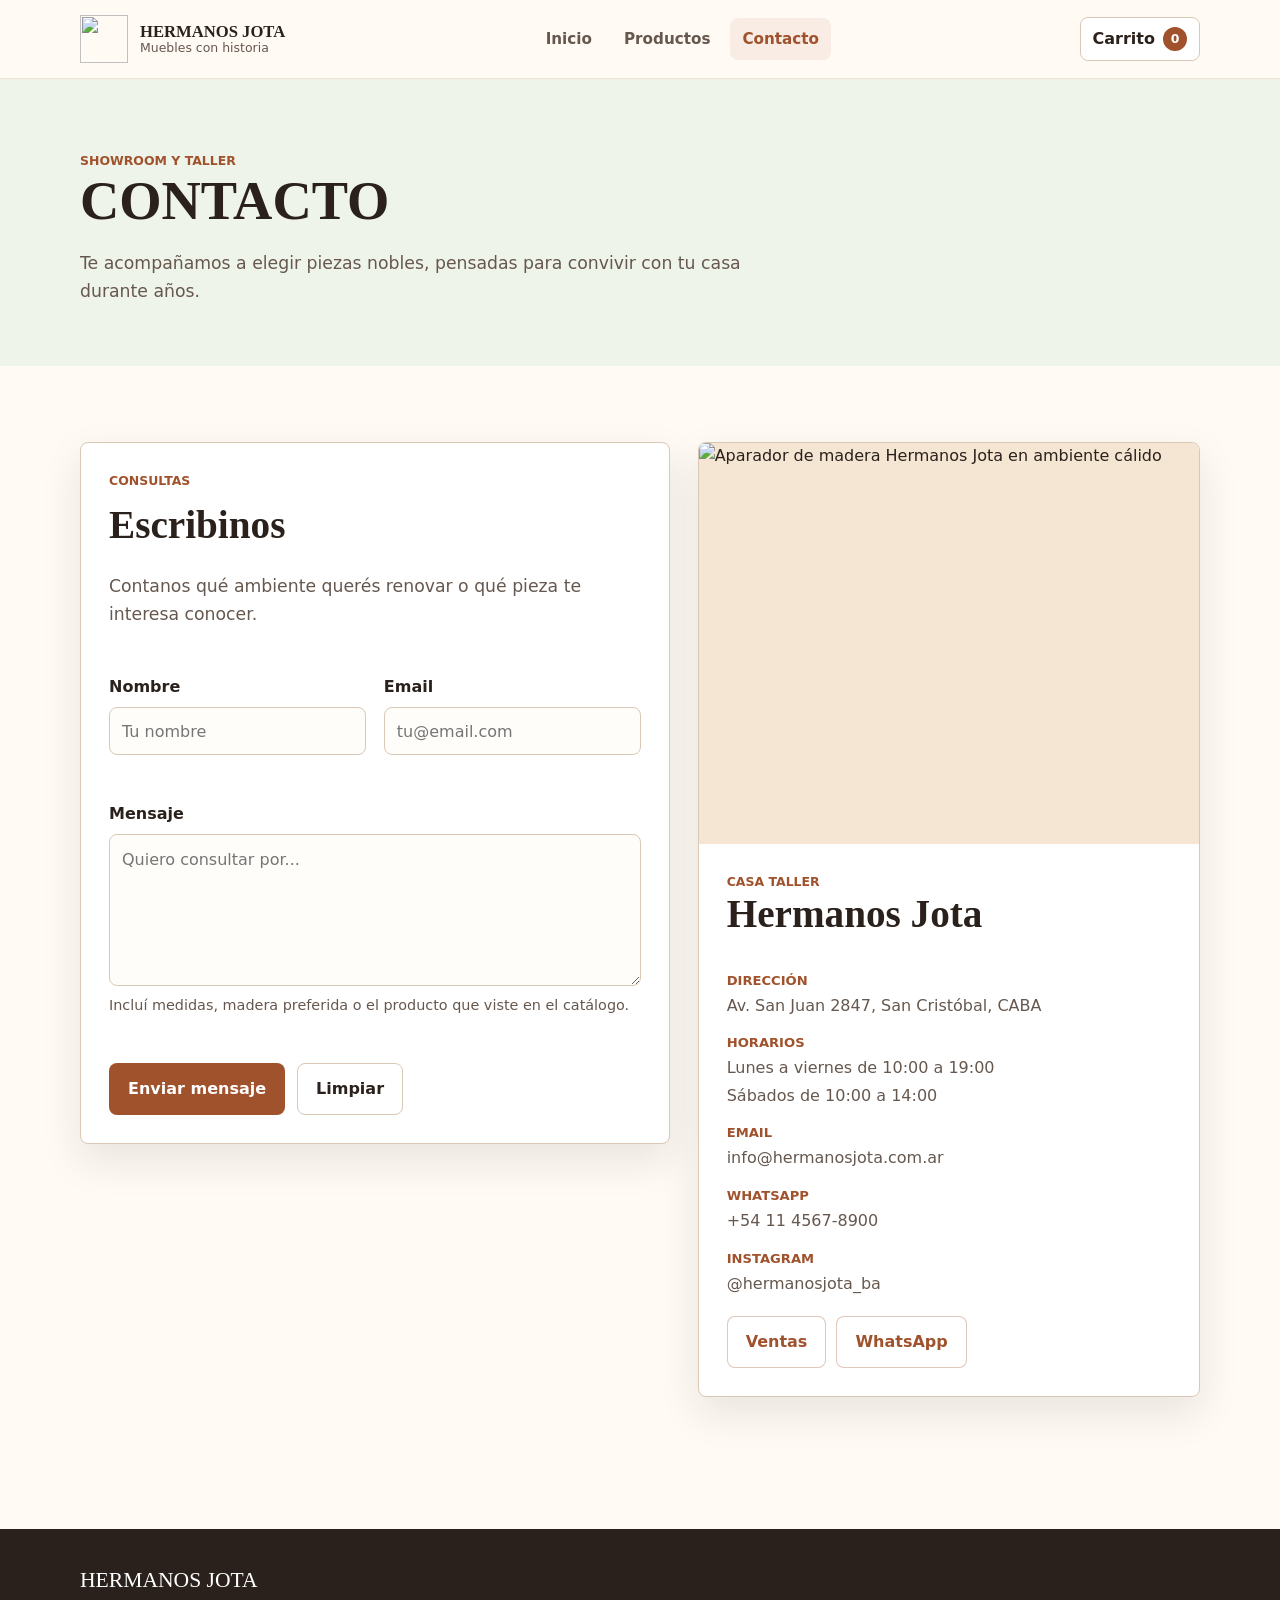
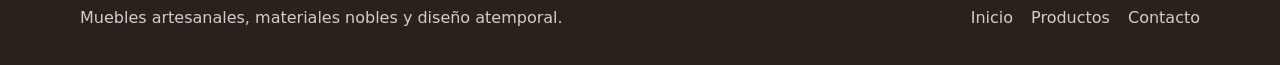
==== pages/contacto.html @ f81370f2 "Merge pull request #5 from TiagoMoyano/tiago Agrega pagina de contacto y estilos" ====
<!DOCTYPE html>
<html lang="es">
  <head>
    <meta charset="UTF-8" />
    <meta name="viewport" content="width=device-width, initial-scale=1.0" />
    <meta
      name="description"
      content="Contacto de Hermanos Jota: showroom, taller y consultas sobre muebles artesanales sustentables."
    />
    <title>Contacto | Hermanos Jota</title>
    <link rel="stylesheet" href="../styles.css" />
    <script src="../contacto.js" defer></script>
  </head>
  <body>
    <a class="enlace-saltar" href="#contenido-principal">Saltar al contenido</a>

    <header class="encabezado-sitio">
      <div class="contenedor encabezado-contenido">
        <a class="marca" href="../index.html" aria-label="Hermanos Jota - Inicio">
          <img
            class="marca-logo"
            src="../assets/icons/logo.svg"
            alt=""
            width="48"
            height="48"
          />
          <span class="marca-texto">
            <span class="marca-nombre">Hermanos Jota</span>
            <span class="marca-subtitulo">Muebles con historia</span>
          </span>
        </a>

        <nav class="navegacion-principal" aria-label="Navegación principal">
          <ul class="lista-navegacion">
            <li><a class="enlace-navegacion" href="../index.html">Inicio</a></li>
            <li><a class="enlace-navegacion" href="productos.html">Productos</a></li>
            <li>
              <a class="enlace-navegacion" href="contacto.html" aria-current="page">Contacto</a>
            </li>
          </ul>
        </nav>

        <div class="acciones-encabezado">
          <a class="indicador-carrito" href="productos.html" aria-label="Carrito con 0 productos">
            <span>Carrito</span>
            <span class="contador-carrito" data-cart-count>0</span>
          </a>
        </div>
      </div>
    </header>

    <main id="contenido-principal">
      <section class="portada-contacto">
        <div class="contenedor">
          <p class="volanta">Showroom y taller</p>
          <h1>Contacto</h1>
          <p class="bajada">
            Te acompañamos a elegir piezas nobles, pensadas para convivir con tu casa
            durante años.
          </p>
        </div>
      </section>

      <section class="seccion">
        <div class="contenedor distribucion-contacto">
          <article class="panel-contacto" aria-labelledby="titulo-formulario">
            <div class="encabezado-seccion">
              <p class="volanta">Consultas</p>
              <h2 id="titulo-formulario">Escribinos</h2>
              <p class="bajada">
                Contanos qué ambiente querés renovar o qué pieza te interesa conocer.
              </p>
            </div>

            <form class="formulario-contacto" id="contact-form" novalidate>
              <div class="grilla-formulario">
                <div class="campo-formulario">
                  <label for="nombre">Nombre</label>
                  <input
                    id="nombre"
                    name="nombre"
                    type="text"
                    autocomplete="name"
                    required
                    minlength="2"
                    placeholder="Tu nombre"
                    aria-describedby="nombre-error"
                  />
                  <p class="error-campo" id="nombre-error" aria-live="polite"></p>
                </div>

                <div class="campo-formulario">
                  <label for="email">Email</label>
                  <input
                    id="email"
                    name="email"
                    type="email"
                    autocomplete="email"
                    required
                    placeholder="tu@email.com"
                    aria-describedby="email-error"
                  />
                  <p class="error-campo" id="email-error" aria-live="polite"></p>
                </div>

                <div class="campo-formulario campo-formulario-completo">
                  <label for="mensaje">Mensaje</label>
                  <textarea
                    id="mensaje"
                    name="mensaje"
                    required
                    minlength="10"
                    placeholder="Quiero consultar por..."
                    aria-describedby="mensaje-ayuda mensaje-error"
                  ></textarea>
                  <p class="ayuda-campo" id="mensaje-ayuda">
                    Incluí medidas, madera preferida o el producto que viste en el catálogo.
                  </p>
                  <p class="error-campo" id="mensaje-error" aria-live="polite"></p>
                </div>
              </div>

              <div class="acciones-formulario">
                <button class="boton boton-principal" type="submit">Enviar mensaje</button>
                <button class="boton boton-transparente" type="reset">Limpiar</button>
              </div>

              <p class="estado-formulario" id="form-status" role="status" aria-live="polite" hidden></p>
            </form>
          </article>

          <aside class="informacion-contacto" aria-labelledby="titulo-datos-contacto">
            <div class="imagen-contacto">
              <img
                src="../assets/images/Aparador Uspallata.png"
                alt="Aparador de madera Hermanos Jota en ambiente cálido"
              />
            </div>

            <div class="cuerpo-informacion-contacto">
              <div>
                <p class="volanta">Casa Taller</p>
                <h2 id="titulo-datos-contacto">Hermanos Jota</h2>
              </div>

              <dl class="lista-informacion">
                <div>
                  <dt>Dirección</dt>
                  <dd>Av. San Juan 2847, San Cristóbal, CABA</dd>
                </div>
                <div>
                  <dt>Horarios</dt>
                  <dd>Lunes a viernes de 10:00 a 19:00</dd>
                  <dd>Sábados de 10:00 a 14:00</dd>
                </div>
                <div>
                  <dt>Email</dt>
                  <dd><a href="mailto:info@hermanosjota.com.ar">info@hermanosjota.com.ar</a></dd>
                </div>
                <div>
                  <dt>WhatsApp</dt>
                  <dd><a href="https://wa.me/541145678900">+54 11 4567-8900</a></dd>
                </div>
                <div>
                  <dt>Instagram</dt>
                  <dd><a href="https://www.instagram.com/hermanosjota_ba">@hermanosjota_ba</a></dd>
                </div>
              </dl>

              <div class="enlaces-contacto" aria-label="Canales rápidos">
                <a class="boton boton-secundario" href="mailto:ventas@hermanosjota.com.ar">Ventas</a>
                <a class="boton boton-secundario" href="https://wa.me/541145678900">WhatsApp</a>
              </div>
            </div>
          </aside>
        </div>
      </section>
    </main>

    <footer class="pie-sitio">
      <div class="contenedor pie-contenido">
        <div class="pie-marca">
          <span class="pie-titulo">Hermanos Jota</span>
          <p>Muebles artesanales, materiales nobles y diseño atemporal.</p>
        </div>
        <ul class="enlaces-pie" aria-label="Enlaces del sitio">
          <li><a href="../index.html">Inicio</a></li>
          <li><a href="productos.html">Productos</a></li>
          <li><a href="contacto.html">Contacto</a></li>
        </ul>
      </div>
    </footer>
  </body>
</html>
---- styles.css ----
/* Hermanos Jota - estilos globales */
:root {
  --color-siena: #a0522d;
  --color-salvia: #87a96b;
  --color-alabastro: #f5e6d3;
  --color-oro: #d4a437;
  --color-rosa: #c47a6d;
  --color-tinta: #2b211c;
  --color-tinta-suave: #66584f;
  --color-linea: #d9c8b5;
  --color-fondo: #fffaf4;
  --color-blanco: #ffffff;
  --color-error: #b42318;
  --color-exito: #2f6b3f;

  --fuente-base: Inter, system-ui, -apple-system, BlinkMacSystemFont, "Segoe UI", sans-serif;
  --fuente-titulo: "Playfair Display", Georgia, "Times New Roman", serif;

  --contenedor: 1120px;
  --radio: 8px;
  --sombra-suave: 0 16px 40px rgba(43, 33, 28, 0.1);
}

*,
*::before,
*::after {
  box-sizing: border-box;
}

html {
  scroll-behavior: smooth;
}

body {
  margin: 0;
  min-width: 320px;
  color: var(--color-tinta);
  background: var(--color-fondo);
  font-family: var(--fuente-base);
  font-size: 16px;
  line-height: 1.6;
}

img,
picture {
  display: block;
  max-width: 100%;
}

a {
  color: inherit;
  text-decoration: none;
}

button,
input,
textarea,
select {
  font: inherit;
}

button {
  cursor: pointer;
}

:focus-visible {
  outline: 3px solid rgba(212, 164, 55, 0.75);
  outline-offset: 3px;
}

.contenedor {
  width: min(100% - 32px, var(--contenedor));
  margin-inline: auto;
}

.seccion {
  padding-block: 56px;
}

.encabezado-seccion {
  display: flex;
  flex-direction: column;
  gap: 12px;
  max-width: 720px;
  margin-bottom: 28px;
}

.volanta {
  margin: 0;
  color: var(--color-siena);
  font-size: 0.78rem;
  font-weight: 700;
  text-transform: uppercase;
}

h1,
h2,
h3,
p {
  margin-top: 0;
}

h1,
h2,
h3 {
  color: var(--color-tinta);
  font-family: var(--fuente-titulo);
  line-height: 1.12;
}

h1 {
  margin-bottom: 18px;
  font-size: 2.35rem;
  text-transform: uppercase;
}

h2 {
  margin-bottom: 14px;
  font-size: 1.8rem;
}

h3 {
  margin-bottom: 10px;
  font-size: 1.35rem;
}

.bajada {
  max-width: 700px;
  color: var(--color-tinta-suave);
  font-size: 1.08rem;
}

.enlace-saltar {
  position: absolute;
  left: 16px;
  top: 16px;
  z-index: 20;
  padding: 10px 14px;
  border-radius: var(--radio);
  color: var(--color-blanco);
  background: var(--color-tinta);
  transform: translateY(-140%);
  transition: transform 180ms ease;
}

.enlace-saltar:focus {
  transform: translateY(0);
}

.encabezado-sitio {
  position: sticky;
  top: 0;
  z-index: 10;
  border-bottom: 1px solid rgba(160, 82, 45, 0.14);
  background: rgba(255, 250, 244, 0.96);
  backdrop-filter: blur(12px);
}

.encabezado-contenido {
  display: flex;
  min-height: 78px;
  align-items: center;
  justify-content: space-between;
  gap: 20px;
  padding-block: 12px;
  flex-wrap: wrap;
}

.marca {
  display: inline-flex;
  align-items: center;
  gap: 12px;
  min-width: 0;
  font-weight: 700;
}

.marca-logo {
  width: 48px;
  height: 48px;
  flex: 0 0 auto;
  object-fit: contain;
}

.marca-texto {
  display: flex;
  flex-direction: column;
  line-height: 1.1;
}

.marca-nombre {
  font-family: var(--fuente-titulo);
  font-size: 1.04rem;
  text-transform: uppercase;
}

.marca-subtitulo {
  color: var(--color-tinta-suave);
  font-size: 0.78rem;
  font-weight: 500;
}

.navegacion-principal {
  order: 3;
  width: 100%;
  overflow-x: auto;
  border-top: 1px solid rgba(160, 82, 45, 0.12);
  padding-top: 10px;
}

.lista-navegacion {
  display: flex;
  align-items: center;
  justify-content: center;
  gap: 8px;
  margin: 0;
  padding: 0;
  list-style: none;
}

.enlace-navegacion {
  display: inline-flex;
  align-items: center;
  min-height: 42px;
  padding: 8px 12px;
  border-radius: var(--radio);
  color: var(--color-tinta-suave);
  font-size: 0.95rem;
  font-weight: 600;
}

.enlace-navegacion:hover,
.enlace-navegacion[aria-current="page"] {
  color: var(--color-siena);
  background: rgba(160, 82, 45, 0.08);
}

.acciones-encabezado {
  display: flex;
  align-items: center;
  gap: 10px;
}

.indicador-carrito {
  display: inline-flex;
  min-height: 42px;
  align-items: center;
  gap: 8px;
  padding: 8px 12px;
  border: 1px solid var(--color-linea);
  border-radius: var(--radio);
  color: var(--color-tinta);
  background: var(--color-blanco);
  font-weight: 700;
}

.contador-carrito {
  display: inline-grid;
  min-width: 24px;
  height: 24px;
  place-items: center;
  border-radius: 999px;
  color: var(--color-blanco);
  background: var(--color-siena);
  font-size: 0.78rem;
}

.portada {
  display: flex;
  min-height: 560px;
  align-items: center;
  padding-block: 72px;
  color: var(--color-blanco);
  background: var(--color-tinta);
}

.portada h1,
.portada .bajada {
  color: var(--color-blanco);
}

.portada .bajada {
  opacity: 0.9;
}

.acciones-portada,
.acciones-formulario {
  display: flex;
  flex-wrap: wrap;
  gap: 12px;
}

.boton {
  display: inline-flex;
  min-height: 46px;
  align-items: center;
  justify-content: center;
  gap: 8px;
  padding: 12px 18px;
  border: 1px solid transparent;
  border-radius: var(--radio);
  font-weight: 700;
  text-align: center;
  transition: transform 180ms ease, background-color 180ms ease, border-color 180ms ease;
}

.boton:hover {
  transform: translateY(-1px);
}

.boton-principal {
  color: var(--color-blanco);
  background: var(--color-siena);
}

.boton-principal:hover {
  background: #834225;
}

.boton-secundario {
  color: var(--color-siena);
  border-color: rgba(160, 82, 45, 0.32);
  background: var(--color-blanco);
}

.boton-secundario:hover {
  border-color: var(--color-siena);
  background: rgba(160, 82, 45, 0.08);
}

.boton-transparente {
  color: var(--color-tinta);
  border-color: var(--color-linea);
  background: transparent;
}

.grilla {
  display: grid;
  gap: 20px;
}

.grilla-productos {
  display: grid;
  gap: 20px;
}

.tarjeta-producto {
  overflow: hidden;
  border: 1px solid var(--color-linea);
  border-radius: var(--radio);
  background: var(--color-blanco);
  box-shadow: 0 10px 26px rgba(43, 33, 28, 0.06);
}

.tarjeta-producto img {
  width: 100%;
  aspect-ratio: 4 / 3;
  object-fit: cover;
  background: var(--color-alabastro);
}

.cuerpo-tarjeta-producto {
  display: flex;
  flex-direction: column;
  gap: 10px;
  padding: 18px;
}

.datos-producto {
  color: var(--color-tinta-suave);
  font-size: 0.94rem;
}

.precio {
  color: var(--color-siena);
  font-size: 1.12rem;
  font-weight: 800;
}

.portada-contacto {
  padding-block: 52px 32px;
  background: #eef4e9;
}

.distribucion-contacto {
  display: grid;
  gap: 28px;
  align-items: start;
}

.panel-contacto,
.informacion-contacto {
  border: 1px solid var(--color-linea);
  border-radius: var(--radio);
  background: var(--color-blanco);
  box-shadow: var(--sombra-suave);
}

.panel-contacto {
  padding: 22px;
}

.informacion-contacto {
  overflow: hidden;
}

.imagen-contacto img {
  width: 100%;
  aspect-ratio: 5 / 4;
  object-fit: cover;
  background: var(--color-alabastro);
}

.cuerpo-informacion-contacto {
  display: grid;
  gap: 20px;
  padding: 22px;
}

.lista-informacion {
  display: grid;
  gap: 14px;
  margin: 0;
}

.lista-informacion div {
  display: grid;
  gap: 2px;
}

.lista-informacion dt {
  color: var(--color-siena);
  font-size: 0.82rem;
  font-weight: 800;
  text-transform: uppercase;
}

.lista-informacion dd {
  margin: 0;
  color: var(--color-tinta-suave);
}

.enlaces-contacto {
  display: flex;
  flex-wrap: wrap;
  gap: 10px;
}

.formulario-contacto {
  display: grid;
  gap: 18px;
}

.grilla-formulario {
  display: grid;
  gap: 18px;
}

.campo-formulario {
  display: grid;
  gap: 8px;
}

.campo-formulario label {
  font-weight: 800;
}

.campo-formulario input,
.campo-formulario textarea {
  width: 100%;
  border: 1px solid var(--color-linea);
  border-radius: var(--radio);
  color: var(--color-tinta);
  background: #fffdf9;
  transition: border-color 180ms ease, box-shadow 180ms ease;
}

.campo-formulario input {
  min-height: 48px;
  padding: 10px 12px;
}

.campo-formulario textarea {
  min-height: 152px;
  resize: vertical;
  padding: 12px;
}

.campo-formulario input:focus,
.campo-formulario textarea:focus {
  border-color: var(--color-siena);
  box-shadow: 0 0 0 4px rgba(160, 82, 45, 0.12);
  outline: 0;
}

.campo-formulario.es-invalido input,
.campo-formulario.es-invalido textarea {
  border-color: var(--color-error);
}

.ayuda-campo,
.error-campo {
  margin: 0;
  font-size: 0.9rem;
}

.ayuda-campo {
  color: var(--color-tinta-suave);
}

.error-campo {
  min-height: 1.35em;
  color: var(--color-error);
  font-weight: 600;
}

.estado-formulario {
  margin: 0;
  padding: 12px 14px;
  border-radius: var(--radio);
  color: var(--color-exito);
  background: rgba(135, 169, 107, 0.18);
  font-weight: 700;
}

.estado-formulario[hidden] {
  display: none;
}

.pie-sitio {
  margin-top: 56px;
  color: var(--color-blanco);
  background: var(--color-tinta);
}

.pie-contenido {
  display: grid;
  gap: 22px;
  padding-block: 34px;
}

.pie-contenido p {
  margin-bottom: 0;
  color: rgba(255, 255, 255, 0.78);
}

.pie-marca {
  display: grid;
  gap: 8px;
}

.pie-titulo {
  font-family: var(--fuente-titulo);
  font-size: 1.35rem;
  text-transform: uppercase;
}

.enlaces-pie {
  display: flex;
  flex-wrap: wrap;
  gap: 12px 18px;
  padding: 0;
  margin: 0;
  list-style: none;
}

.enlaces-pie a {
  color: rgba(255, 255, 255, 0.78);
}

.enlaces-pie a:hover {
  color: var(--color-alabastro);
}

.solo-lectores {
  position: absolute;
  width: 1px;
  height: 1px;
  padding: 0;
  overflow: hidden;
  clip: rect(0, 0, 0, 0);
  white-space: nowrap;
  border: 0;
}

@media (min-width: 700px) {
  .contenedor {
    width: min(100% - 48px, var(--contenedor));
  }

  h1 {
    font-size: 3.4rem;
  }

  h2 {
    font-size: 2.45rem;
  }

  .encabezado-contenido {
    flex-wrap: nowrap;
  }

  .navegacion-principal {
    order: 0;
    width: auto;
    overflow: visible;
    border-top: 0;
    padding-top: 0;
  }

  .grilla-productos {
    grid-template-columns: repeat(2, minmax(0, 1fr));
  }

  .grilla-formulario {
    grid-template-columns: repeat(2, minmax(0, 1fr));
  }

  .campo-formulario-completo {
    grid-column: 1 / -1;
  }

  .pie-contenido {
    grid-template-columns: 1fr auto;
    align-items: end;
  }
}

@media (min-width: 960px) {
  .seccion {
    padding-block: 76px;
  }

  .portada-contacto {
    padding-block: 72px 44px;
  }

  .distribucion-contacto {
    grid-template-columns: minmax(0, 1.08fr) minmax(320px, 0.92fr);
  }

  .panel-contacto,
  .cuerpo-informacion-contacto {
    padding: 28px;
  }

  .grilla-productos {
    grid-template-columns: repeat(3, minmax(0, 1fr));
  }
}

@media (max-width: 520px) {
  .marca-subtitulo,
  .indicador-carrito span:first-child {
    display: none;
  }

  .encabezado-contenido {
    min-height: 68px;
  }

  .marca-logo {
    width: 42px;
    height: 42px;
  }

  .panel-contacto,
  .cuerpo-informacion-contacto {
    padding: 18px;
  }

  .boton,
  .acciones-formulario {
    width: 100%;
  }
}
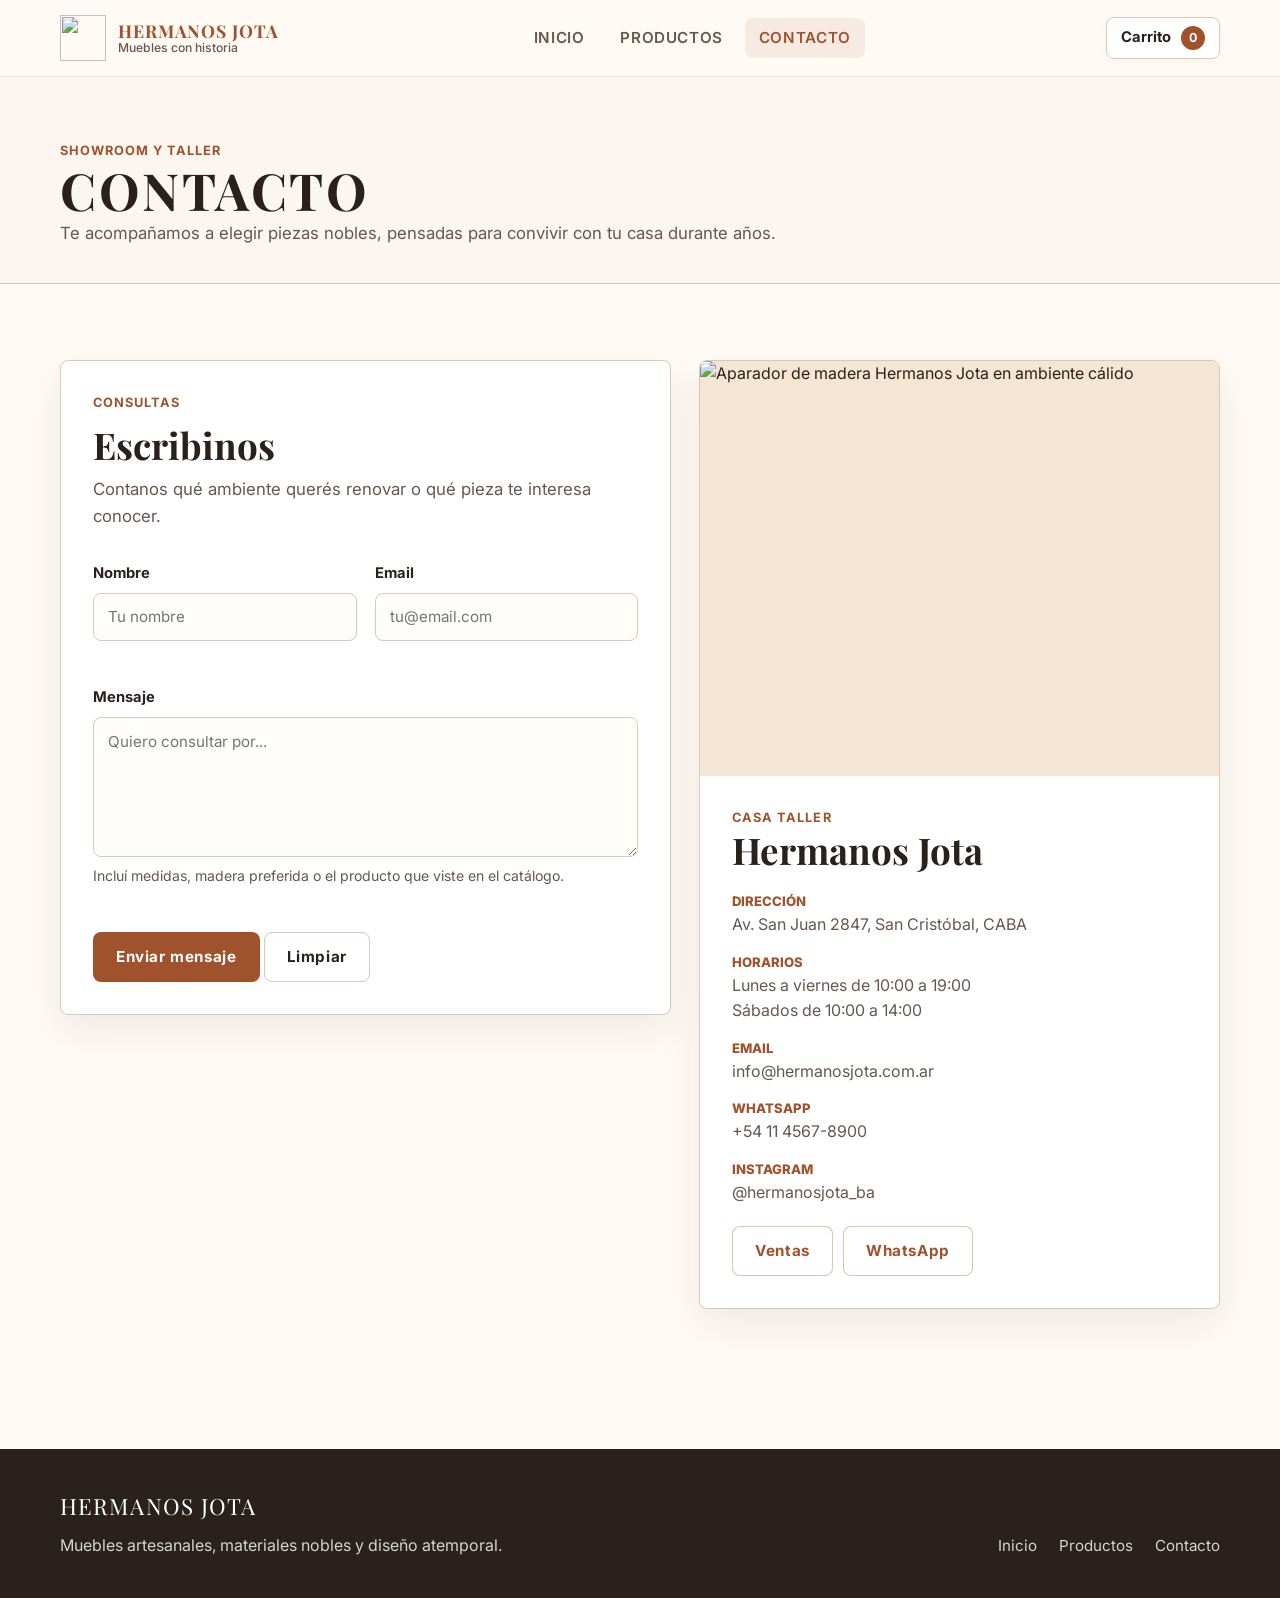
==== commit ca8ec97e: "Estructura unificada y catálogo completo Sprint 1 y 2" ====
--- a/pages/contacto.html
+++ b/pages/contacto.html
@@ -8,8 +8,9 @@
       content="Contacto de Hermanos Jota: showroom, taller y consultas sobre muebles artesanales sustentables."
     />
     <title>Contacto | Hermanos Jota</title>
-    <link rel="stylesheet" href="../styles.css" />
-    <script src="../contacto.js" defer></script>
+    <link rel="stylesheet" href="../css/styles.css" />
+    <script src="../js/productos.js" defer></script>
+    <script src="../js/contacto.js" defer></script>
   </head>
   <body>
     <a class="enlace-saltar" href="#contenido-principal">Saltar al contenido</a>
--- a/css/styles.css
+++ b/css/styles.css
@@ -0,0 +1,1088 @@
+/* ==========================================================================
+   MUEBLERÍA HERMANOS JOTA - HOJA DE ESTILOS UNIFICADA
+   Sprint 1 y 2 - ITBA Full Stack Developer
+   ========================================================================== */
+
+/* --------------------------------------------------------------------------
+   1. IMPORTACIÓN DE TIPOGRAFÍAS
+   -------------------------------------------------------------------------- */
+@import url("https://fonts.googleapis.com/css2?family=Inter:wght@300;400;500;600;700&family=Playfair+Display:ital,wght@0,400;0,600;0,700;1,400&display=swap");
+
+/* --------------------------------------------------------------------------
+   2. VARIABLES CSS Y SISTEMA DE DISEÑO (DESIGN TOKENS)
+   -------------------------------------------------------------------------- */
+:root {
+  /* Paleta cromática oficial */
+  --color-siena: #a0522d;
+  --color-siena-oscuro: #834225;
+  --color-salvia: #87a96b;
+  --color-alabastro: #f5e6d3;
+  --color-oro: #d4a437;
+  --color-rosa: #c47a6d;
+  --color-tinta: #2b211c;
+  --color-tinta-suave: #66584f;
+  --color-linea: #d9c8b5;
+  --color-fondo: #fffaf4;
+  --color-blanco: #ffffff;
+  --color-error: #b42318;
+  --color-exito: #2f6b3f;
+
+  /* Nombres alternativos / retrocompatibilidad */
+  --siena-tostado: var(--color-siena);
+  --verde-salvia: var(--color-salvia);
+  --alabastro-calido: var(--color-alabastro);
+  --vara-de-oro: var(--color-oro);
+  --rosa-polvoriento: var(--color-rosa);
+  --color-primary: var(--color-siena);
+  --color-secondary: var(--color-salvia);
+  --bg-primary: var(--color-fondo);
+  --color-accent: var(--color-oro);
+  --color-accent-soft: var(--color-rosa);
+
+  /* Tipografías */
+  --fuente-base: "Inter", system-ui, -apple-system, BlinkMacSystemFont, "Segoe UI", Roboto, sans-serif;
+  --fuente-titulo: "Playfair Display", Georgia, "Times New Roman", serif;
+  --font-primary: var(--fuente-base);
+  --font-secondary: var(--fuente-titulo);
+
+  /* Escalas tipográficas y espaciados */
+  --tamaño-titulo: 2.5rem;
+  --tamaño-cuerpo: 1rem;
+  --tamaño-leyenda: 0.9rem;
+  --tamaño-boton: 0.95rem;
+
+  --peso-regular: 400;
+  --peso-medium: 500;
+  --peso-semibold: 600;
+  --peso-bold: 700;
+
+  --altura-linea-cuerpo: 1.6;
+  --espaciado-titulo: 0.05em;
+  --espaciado-boton: 0.04em;
+
+  /* Layout y Dimensiones */
+  --contenedor: 1160px;
+  --radio: 8px;
+  --sombra-suave: 0 16px 40px rgba(43, 33, 28, 0.08);
+  --sombra-elevada: 0 20px 48px rgba(43, 33, 28, 0.14);
+}
+
+/* --------------------------------------------------------------------------
+   3. RESET Y NORMALIZACIÓN GLOBAL
+   -------------------------------------------------------------------------- */
+*,
+*::before,
+*::after {
+  box-sizing: border-box;
+  margin: 0;
+  padding: 0;
+}
+
+html {
+  scroll-behavior: smooth;
+  font-size: 16px;
+}
+
+body {
+  min-height: 100vh;
+  min-height: 100dvh;
+  min-width: 320px;
+  display: flex;
+  flex-direction: column;
+  background-color: var(--color-fondo);
+  color: var(--color-tinta);
+  font-family: var(--fuente-base);
+  line-height: var(--altura-linea-cuerpo);
+  -webkit-font-smoothing: antialiased;
+}
+
+main {
+  flex: 1;
+}
+
+img,
+picture {
+  display: block;
+  max-width: 100%;
+  height: auto;
+}
+
+a {
+  color: inherit;
+  text-decoration: none;
+  transition: color 180ms ease, opacity 180ms ease;
+}
+
+button,
+input,
+textarea,
+select {
+  font: inherit;
+  color: inherit;
+}
+
+button {
+  cursor: pointer;
+  background: none;
+  border: none;
+}
+
+:focus-visible {
+  outline: 3px solid rgba(212, 164, 55, 0.8);
+  outline-offset: 3px;
+}
+
+/* Accesibilidad: salto de contenido para lectores de pantalla */
+.enlace-saltar {
+  position: absolute;
+  left: 16px;
+  top: 16px;
+  z-index: 999;
+  padding: 10px 16px;
+  border-radius: var(--radio);
+  color: var(--color-blanco);
+  background: var(--color-tinta);
+  font-weight: 700;
+  transform: translateY(-160%);
+  transition: transform 180ms ease;
+}
+
+.enlace-saltar:focus {
+  transform: translateY(0);
+}
+
+.solo-lectores {
+  position: absolute;
+  width: 1px;
+  height: 1px;
+  padding: 0;
+  overflow: hidden;
+  clip: rect(0, 0, 0, 0);
+  white-space: nowrap;
+  border: 0;
+}
+
+/* --------------------------------------------------------------------------
+   4. LAYOUTS Y CONTENEDORES
+   -------------------------------------------------------------------------- */
+.contenedor {
+  width: min(100% - 32px, var(--contenedor));
+  margin-inline: auto;
+}
+
+.seccion {
+  padding-block: 56px;
+}
+
+.encabezado-seccion {
+  display: flex;
+  flex-direction: column;
+  gap: 10px;
+  max-width: 740px;
+  margin-bottom: 32px;
+}
+
+.volanta {
+  color: var(--color-siena);
+  font-size: 0.8rem;
+  font-weight: 700;
+  text-transform: uppercase;
+  letter-spacing: 0.08em;
+}
+
+.bajada {
+  color: var(--color-tinta-suave);
+  font-size: 1.05rem;
+  line-height: 1.6;
+}
+
+h1,
+h2,
+h3,
+h4 {
+  color: var(--color-tinta);
+  font-family: var(--fuente-titulo);
+  line-height: 1.15;
+  font-weight: 700;
+}
+
+h1 {
+  font-size: 2.4rem;
+  text-transform: uppercase;
+  letter-spacing: var(--espaciado-titulo);
+}
+
+h2 {
+  font-size: 1.85rem;
+}
+
+h3 {
+  font-size: 1.35rem;
+}
+
+h4 {
+  font-size: 1.1rem;
+}
+
+/* --------------------------------------------------------------------------
+   5. BOTONES Y ACCIONES
+   -------------------------------------------------------------------------- */
+.boton,
+.btn {
+  display: inline-flex;
+  min-height: 48px;
+  align-items: center;
+  justify-content: center;
+  gap: 8px;
+  padding: 12px 22px;
+  border: 1px solid transparent;
+  border-radius: var(--radio);
+  font-weight: 700;
+  font-size: var(--tamaño-boton);
+  letter-spacing: var(--espaciado-boton);
+  text-align: center;
+  transition: transform 180ms ease, background-color 180ms ease, border-color 180ms ease, box-shadow 180ms ease;
+  user-select: none;
+}
+
+.boton:hover,
+.btn:hover {
+  transform: translateY(-2px);
+}
+
+.boton:active,
+.btn:active {
+  transform: translateY(0);
+}
+
+.boton-principal {
+  color: var(--color-blanco);
+  background-color: var(--color-siena);
+}
+
+.boton-principal:hover {
+  background-color: var(--color-siena-oscuro);
+  box-shadow: 0 6px 18px rgba(160, 82, 45, 0.28);
+}
+
+.boton-secundario {
+  color: var(--color-siena);
+  border-color: rgba(160, 82, 45, 0.35);
+  background-color: var(--color-blanco);
+}
+
+.boton-secundario:hover {
+  border-color: var(--color-siena);
+  background-color: rgba(160, 82, 45, 0.08);
+}
+
+.boton-transparente {
+  color: var(--color-tinta);
+  border-color: var(--color-linea);
+  background-color: transparent;
+}
+
+.boton-transparente:hover {
+  background-color: rgba(43, 33, 28, 0.05);
+}
+
+/* --------------------------------------------------------------------------
+   6. HEADER Y NAVEGACIÓN PRINCIPAL
+   -------------------------------------------------------------------------- */
+.encabezado-sitio {
+  position: sticky;
+  top: 0;
+  z-index: 100;
+  border-bottom: 1px solid rgba(160, 82, 45, 0.15);
+  background: rgba(255, 250, 244, 0.96);
+  backdrop-filter: blur(12px);
+  -webkit-backdrop-filter: blur(12px);
+}
+
+.encabezado-contenido {
+  display: flex;
+  min-height: 76px;
+  align-items: center;
+  justify-content: space-between;
+  gap: 16px;
+  padding-block: 10px;
+  flex-wrap: wrap;
+}
+
+.marca {
+  display: inline-flex;
+  align-items: center;
+  gap: 12px;
+  text-decoration: none;
+}
+
+.marca-logo {
+  width: 46px;
+  height: 46px;
+  flex-shrink: 0;
+  object-fit: contain;
+}
+
+.marca-texto {
+  display: flex;
+  flex-direction: column;
+  line-height: 1.15;
+}
+
+.marca-nombre {
+  font-family: var(--fuente-titulo);
+  font-size: 1.1rem;
+  font-weight: 700;
+  text-transform: uppercase;
+  color: var(--color-siena);
+  letter-spacing: 0.05em;
+}
+
+.marca-subtitulo {
+  color: var(--color-tinta-suave);
+  font-size: 0.76rem;
+  font-weight: 500;
+}
+
+.navegacion-principal {
+  order: 3;
+  width: 100%;
+  overflow-x: auto;
+  border-top: 1px solid rgba(160, 82, 45, 0.1);
+  padding-top: 8px;
+}
+
+.lista-navegacion {
+  display: flex;
+  align-items: center;
+  justify-content: center;
+  gap: 8px;
+  list-style: none;
+}
+
+.enlace-navegacion {
+  display: inline-flex;
+  align-items: center;
+  min-height: 40px;
+  padding: 8px 14px;
+  border-radius: var(--radio);
+  color: var(--color-tinta-suave);
+  font-size: 0.95rem;
+  font-weight: 600;
+  text-transform: uppercase;
+  letter-spacing: 0.04em;
+  transition: all 180ms ease;
+}
+
+.enlace-navegacion:hover,
+.enlace-navegacion[aria-current="page"] {
+  color: var(--color-siena);
+  background-color: rgba(160, 82, 45, 0.09);
+}
+
+.acciones-encabezado {
+  display: flex;
+  align-items: center;
+  gap: 12px;
+}
+
+.indicador-carrito {
+  display: inline-flex;
+  min-height: 42px;
+  align-items: center;
+  gap: 10px;
+  padding: 8px 14px;
+  border: 1px solid var(--color-linea);
+  border-radius: var(--radio);
+  color: var(--color-tinta);
+  background-color: var(--color-blanco);
+  font-weight: 700;
+  font-size: 0.92rem;
+  box-shadow: 0 2px 8px rgba(43, 33, 28, 0.04);
+  transition: border-color 180ms ease, box-shadow 180ms ease;
+}
+
+.indicador-carrito:hover {
+  border-color: var(--color-siena);
+  box-shadow: 0 4px 14px rgba(160, 82, 45, 0.12);
+}
+
+.contador-carrito {
+  display: inline-grid;
+  min-width: 24px;
+  height: 24px;
+  place-items: center;
+  padding-inline: 6px;
+  border-radius: 999px;
+  color: var(--color-blanco);
+  background-color: var(--color-siena);
+  font-size: 0.78rem;
+  font-weight: 700;
+}
+
+/* --------------------------------------------------------------------------
+   7. HERO BANNER PRINCIPAL (index.html)
+   -------------------------------------------------------------------------- */
+.portada {
+  display: flex;
+  min-height: 520px;
+  align-items: center;
+  padding-block: 72px;
+  color: var(--color-blanco);
+  background-color: var(--color-tinta);
+  background-image: radial-gradient(circle at top right, rgba(160, 82, 45, 0.4) 0%, transparent 65%);
+}
+
+.portada h1 {
+  color: var(--color-blanco);
+  margin-block: 16px;
+  max-width: 820px;
+}
+
+.portada .bajada {
+  color: rgba(255, 255, 255, 0.9);
+  max-width: 680px;
+}
+
+.acciones-portada {
+  display: flex;
+  flex-wrap: wrap;
+  gap: 14px;
+}
+
+/* --------------------------------------------------------------------------
+   8. CATÁLOGO Y BUSCADOR (productos.html)
+   -------------------------------------------------------------------------- */
+.portada-contacto {
+  padding-block: 48px 28px;
+  background-color: #fbf7f0;
+  border-bottom: 1px solid var(--color-linea);
+}
+
+.toolbar-catalogo {
+  display: flex;
+  flex-direction: column;
+  gap: 16px;
+  margin-bottom: 32px;
+}
+
+.buscador-contenedor {
+  position: relative;
+  width: 100%;
+  max-width: 500px;
+}
+
+.buscador-input {
+  width: 100%;
+  min-height: 48px;
+  padding: 10px 16px;
+  border: 1px solid var(--color-linea);
+  border-radius: var(--radio);
+  background-color: var(--color-blanco);
+  font-family: var(--fuente-base);
+  font-size: 0.95rem;
+  color: var(--color-tinta);
+  box-shadow: 0 2px 6px rgba(43, 33, 28, 0.04);
+  transition: border-color 180ms ease, box-shadow 180ms ease;
+}
+
+.buscador-input:focus {
+  border-color: var(--color-siena);
+  box-shadow: 0 0 0 4px rgba(160, 82, 45, 0.12);
+  outline: 0;
+}
+
+.contador-catalogo {
+  color: var(--color-tinta-suave);
+  font-size: 0.95rem;
+  font-weight: 600;
+}
+
+.estado-catalogo {
+  padding: 44px 20px;
+  text-align: center;
+  color: var(--color-tinta-suave);
+  background-color: rgba(160, 82, 45, 0.05);
+  border-radius: var(--radio);
+  font-size: 1.05rem;
+  margin-block: 20px;
+}
+
+/* Grilla y Tarjetas de Producto */
+.grilla-productos {
+  display: grid;
+  gap: 24px;
+}
+
+.tarjeta-producto {
+  display: flex;
+  flex-direction: column;
+  height: 100%;
+  overflow: hidden;
+  border: 1px solid var(--color-linea);
+  border-radius: var(--radio);
+  background-color: var(--color-blanco);
+  box-shadow: var(--sombra-suave);
+  transition: transform 220ms ease, box-shadow 220ms ease;
+}
+
+.tarjeta-producto:hover {
+  transform: translateY(-4px);
+  box-shadow: var(--sombra-elevada);
+}
+
+.tarjeta-enlace {
+  display: flex;
+  flex-direction: column;
+  flex: 1;
+  color: inherit;
+  text-decoration: none;
+}
+
+.tarjeta-producto img {
+  width: 100%;
+  aspect-ratio: 4 / 3;
+  object-fit: cover;
+  background-color: var(--color-alabastro);
+}
+
+.cuerpo-tarjeta-producto {
+  display: flex;
+  flex-direction: column;
+  gap: 10px;
+  padding: 20px;
+  flex: 1;
+}
+
+.categoria-tag {
+  display: inline-block;
+  align-self: flex-start;
+  font-size: 0.74rem;
+  font-weight: 700;
+  text-transform: uppercase;
+  letter-spacing: 0.06em;
+  color: var(--color-siena);
+}
+
+.cuerpo-tarjeta-producto h3 {
+  font-size: 1.25rem;
+  transition: color 180ms ease;
+}
+
+.tarjeta-enlace:hover h3 {
+  color: var(--color-siena);
+}
+
+.datos-producto {
+  color: var(--color-tinta-suave);
+  font-size: 0.92rem;
+  line-height: 1.5;
+  flex: 1;
+}
+
+.precio {
+  color: var(--color-siena);
+  font-size: 1.2rem;
+  font-weight: 800;
+  margin-top: 6px;
+}
+
+.acciones-tarjeta {
+  display: flex;
+  padding: 0 20px 20px 20px;
+}
+
+.acciones-tarjeta .boton {
+  width: 100%;
+}
+
+/* --------------------------------------------------------------------------
+   9. DETALLE DE PRODUCTO (producto.html)
+   -------------------------------------------------------------------------- */
+.portada-detalle {
+  padding-block: 22px;
+  border-bottom: 1px solid var(--color-linea);
+  background-color: #fdfaf6;
+}
+
+.miga-pan {
+  display: flex;
+  align-items: center;
+  gap: 8px;
+  font-size: 0.88rem;
+  color: var(--color-tinta-suave);
+}
+
+.miga-pan a {
+  color: var(--color-siena);
+  font-weight: 500;
+}
+
+.miga-pan a:hover {
+  text-decoration: underline;
+}
+
+.distribucion-detalle {
+  display: grid;
+  gap: 36px;
+  align-items: start;
+}
+
+.galeria-detalle {
+  position: sticky;
+  top: 100px;
+}
+
+.imagen-detalle-marco {
+  overflow: hidden;
+  border: 1px solid var(--color-linea);
+  border-radius: var(--radio);
+  background-color: var(--color-alabastro);
+  box-shadow: var(--sombra-suave);
+}
+
+.imagen-detalle-marco img {
+  width: 100%;
+  aspect-ratio: 4 / 3;
+  object-fit: cover;
+  transition: transform 300ms ease;
+}
+
+.imagen-detalle-marco img:hover {
+  transform: scale(1.02);
+}
+
+.info-detalle {
+  display: flex;
+  flex-direction: column;
+  gap: 22px;
+}
+
+.precio-grande {
+  font-size: 2.25rem;
+  font-weight: 800;
+  color: var(--color-siena);
+  margin-top: 6px;
+}
+
+.bloque-fabricacion {
+  border: 1px solid var(--color-linea);
+  border-radius: var(--radio);
+  background-color: var(--color-blanco);
+  padding: 24px;
+  box-shadow: 0 4px 16px rgba(43, 33, 28, 0.04);
+}
+
+.bloque-fabricacion h3 {
+  font-size: 1.15rem;
+  margin-bottom: 14px;
+  border-bottom: 1px solid rgba(160, 82, 45, 0.15);
+  padding-bottom: 8px;
+}
+
+.lista-especificaciones {
+  display: grid;
+  gap: 12px;
+}
+
+.lista-especificaciones dt {
+  font-size: 0.82rem;
+  font-weight: 800;
+  text-transform: uppercase;
+  color: var(--color-siena);
+}
+
+.lista-especificaciones dd {
+  color: var(--color-tinta-suave);
+  font-size: 0.95rem;
+}
+
+.acciones-compra {
+  display: flex;
+  flex-direction: column;
+  gap: 12px;
+}
+
+/* --------------------------------------------------------------------------
+   10. PÁGINA DE CONTACTO Y FORMULARIO (contacto.html)
+   -------------------------------------------------------------------------- */
+.distribucion-contacto {
+  display: grid;
+  gap: 28px;
+  align-items: start;
+}
+
+.panel-contacto,
+.informacion-contacto {
+  border: 1px solid var(--color-linea);
+  border-radius: var(--radio);
+  background-color: var(--color-blanco);
+  box-shadow: var(--sombra-suave);
+}
+
+.panel-contacto {
+  padding: 24px;
+}
+
+.informacion-contacto {
+  overflow: hidden;
+}
+
+.imagen-contacto img {
+  width: 100%;
+  aspect-ratio: 5 / 4;
+  object-fit: cover;
+  background-color: var(--color-alabastro);
+}
+
+.cuerpo-informacion-contacto {
+  display: grid;
+  gap: 20px;
+  padding: 24px;
+}
+
+.lista-informacion {
+  display: grid;
+  gap: 14px;
+}
+
+.lista-informacion dt {
+  color: var(--color-siena);
+  font-size: 0.82rem;
+  font-weight: 800;
+  text-transform: uppercase;
+}
+
+.lista-informacion dd {
+  color: var(--color-tinta-suave);
+}
+
+.enlaces-contacto {
+  display: flex;
+  flex-wrap: wrap;
+  gap: 10px;
+}
+
+.formulario-contacto {
+  display: grid;
+  gap: 18px;
+}
+
+.grilla-formulario {
+  display: grid;
+  gap: 18px;
+}
+
+.campo-formulario {
+  display: grid;
+  gap: 8px;
+}
+
+.campo-formulario label {
+  font-weight: 700;
+  font-size: 0.92rem;
+}
+
+.campo-formulario input,
+.campo-formulario textarea {
+  width: 100%;
+  border: 1px solid var(--color-linea);
+  border-radius: var(--radio);
+  color: var(--color-tinta);
+  background-color: #fffdf9;
+  font-family: var(--fuente-base);
+  font-size: 0.95rem;
+  transition: border-color 180ms ease, box-shadow 180ms ease;
+}
+
+.campo-formulario input {
+  min-height: 48px;
+  padding: 10px 14px;
+}
+
+.campo-formulario textarea {
+  min-height: 140px;
+  resize: vertical;
+  padding: 12px 14px;
+}
+
+.campo-formulario input:focus,
+.campo-formulario textarea:focus {
+  border-color: var(--color-siena);
+  box-shadow: 0 0 0 4px rgba(160, 82, 45, 0.12);
+  outline: 0;
+}
+
+.campo-formulario.es-invalido input,
+.campo-formulario.es-invalido textarea {
+  border-color: var(--color-error);
+}
+
+.ayuda-campo,
+.error-campo {
+  font-size: 0.88rem;
+}
+
+.ayuda-campo {
+  color: var(--color-tinta-suave);
+}
+
+.error-campo {
+  min-height: 1.3em;
+  color: var(--color-error);
+  font-weight: 600;
+}
+
+.estado-formulario {
+  padding: 12px 16px;
+  border-radius: var(--radio);
+  color: var(--color-exito);
+  background-color: rgba(135, 169, 107, 0.18);
+  font-weight: 700;
+  font-size: 0.95rem;
+}
+
+.estado-formulario[hidden] {
+  display: none;
+}
+
+/* --------------------------------------------------------------------------
+   11. NOTIFICACIÓN TOAST (FEEDBACK DEL CARRITO)
+   -------------------------------------------------------------------------- */
+.notificacion-toast {
+  position: fixed;
+  bottom: 24px;
+  right: 24px;
+  z-index: 1000;
+  background-color: var(--color-tinta);
+  color: var(--color-blanco);
+  padding: 14px 22px;
+  border-radius: var(--radio);
+  font-weight: 600;
+  font-size: 0.95rem;
+  box-shadow: 0 12px 32px rgba(0, 0, 0, 0.28);
+  display: flex;
+  align-items: center;
+  gap: 10px;
+  border-left: 4px solid var(--color-oro);
+  opacity: 0;
+  transform: translateY(20px);
+  pointer-events: none;
+  transition: opacity 250ms ease, transform 250ms ease;
+}
+
+.notificacion-toast.visible {
+  opacity: 1;
+  transform: translateY(0);
+  pointer-events: auto;
+}
+
+/* --------------------------------------------------------------------------
+   12. SECCIÓN DESTACADOS (index.html)
+   -------------------------------------------------------------------------- */
+.seccion-destacados {
+  background-color: #fffdf9;
+  border-top: 1px solid rgba(160, 82, 45, 0.1);
+}
+
+/* --------------------------------------------------------------------------
+   13. FOOTER GLOBAL
+   -------------------------------------------------------------------------- */
+.pie-sitio {
+  margin-top: 64px;
+  color: var(--color-blanco);
+  background-color: var(--color-tinta);
+}
+
+.pie-contenido {
+  display: grid;
+  gap: 24px;
+  padding-block: 40px;
+}
+
+.pie-marca {
+  display: grid;
+  gap: 8px;
+}
+
+.pie-titulo {
+  font-family: var(--fuente-titulo);
+  font-size: 1.4rem;
+  text-transform: uppercase;
+  letter-spacing: 0.05em;
+}
+
+.pie-contenido p {
+  color: rgba(255, 255, 255, 0.8);
+}
+
+.enlaces-pie {
+  display: flex;
+  flex-wrap: wrap;
+  gap: 14px 22px;
+  list-style: none;
+}
+
+.enlaces-pie a {
+  color: rgba(255, 255, 255, 0.8);
+  font-size: 0.95rem;
+}
+
+.enlaces-pie a:hover {
+  color: var(--color-alabastro);
+}
+
+/* --------------------------------------------------------------------------
+   14. CLASES DE COMPATIBILIDAD / LEGACY
+   -------------------------------------------------------------------------- */
+.hero-section {
+  display: flex;
+  flex-direction: column;
+}
+
+.brand-container {
+  display: flex;
+  align-items: center;
+}
+
+.menu-btn {
+  display: none;
+}
+
+.contenedorProducto {
+  width: 100%;
+  padding: 1rem;
+}
+
+.productoImagen {
+  width: min(100%, 320px);
+  border-radius: var(--radio);
+}
+
+.nombreMueble {
+  color: var(--color-tinta);
+  font-family: var(--fuente-titulo);
+}
+
+/* --------------------------------------------------------------------------
+   15. MEDIA QUERIES RESPONSIVAS (MOBILE-FIRST)
+   -------------------------------------------------------------------------- */
+@media (max-width: 520px) {
+  .marca-subtitulo,
+  .indicador-carrito span:first-child {
+    display: none;
+  }
+
+  .encabezado-contenido {
+    min-height: 64px;
+  }
+
+  .marca-logo {
+    width: 40px;
+    height: 40px;
+  }
+
+  .panel-contacto,
+  .cuerpo-informacion-contacto {
+    padding: 18px;
+  }
+
+  .boton,
+  .btn,
+  .acciones-formulario {
+    width: 100%;
+  }
+
+  .acciones-portada .boton {
+    width: 100%;
+  }
+}
+
+@media (min-width: 520px) {
+  .acciones-compra {
+    flex-direction: row;
+  }
+
+  .acciones-compra .boton {
+    flex: 1;
+  }
+}
+
+@media (min-width: 700px) {
+  .contenedor {
+    width: min(100% - 48px, var(--contenedor));
+  }
+
+  h1 {
+    font-size: 3.2rem;
+  }
+
+  h2 {
+    font-size: 2.3rem;
+  }
+
+  .encabezado-contenido {
+    flex-wrap: nowrap;
+  }
+
+  .navegacion-principal {
+    order: 0;
+    width: auto;
+    overflow: visible;
+    border-top: 0;
+    padding-top: 0;
+  }
+
+  .toolbar-catalogo {
+    flex-direction: row;
+    align-items: center;
+    justify-content: space-between;
+  }
+
+  .grilla-productos {
+    grid-template-columns: repeat(2, minmax(0, 1fr));
+  }
+
+  .grilla-formulario {
+    grid-template-columns: repeat(2, minmax(0, 1fr));
+  }
+
+  .campo-formulario-completo {
+    grid-column: 1 / -1;
+  }
+
+  .pie-contenido {
+    grid-template-columns: 1fr auto;
+    align-items: end;
+  }
+}
+
+@media (min-width: 860px) {
+  .distribucion-detalle {
+    grid-template-columns: minmax(0, 1.15fr) minmax(0, 0.85fr);
+    gap: 48px;
+  }
+}
+
+@media (min-width: 960px) {
+  .seccion {
+    padding-block: 76px;
+  }
+
+  .portada-contacto {
+    padding-block: 64px 36px;
+  }
+
+  .distribucion-contacto {
+    grid-template-columns: minmax(0, 1.08fr) minmax(320px, 0.92fr);
+  }
+
+  .panel-contacto,
+  .cuerpo-informacion-contacto {
+    padding: 32px;
+  }
+
+  .grilla-productos {
+    grid-template-columns: repeat(3, minmax(0, 1fr));
+  }
+}
